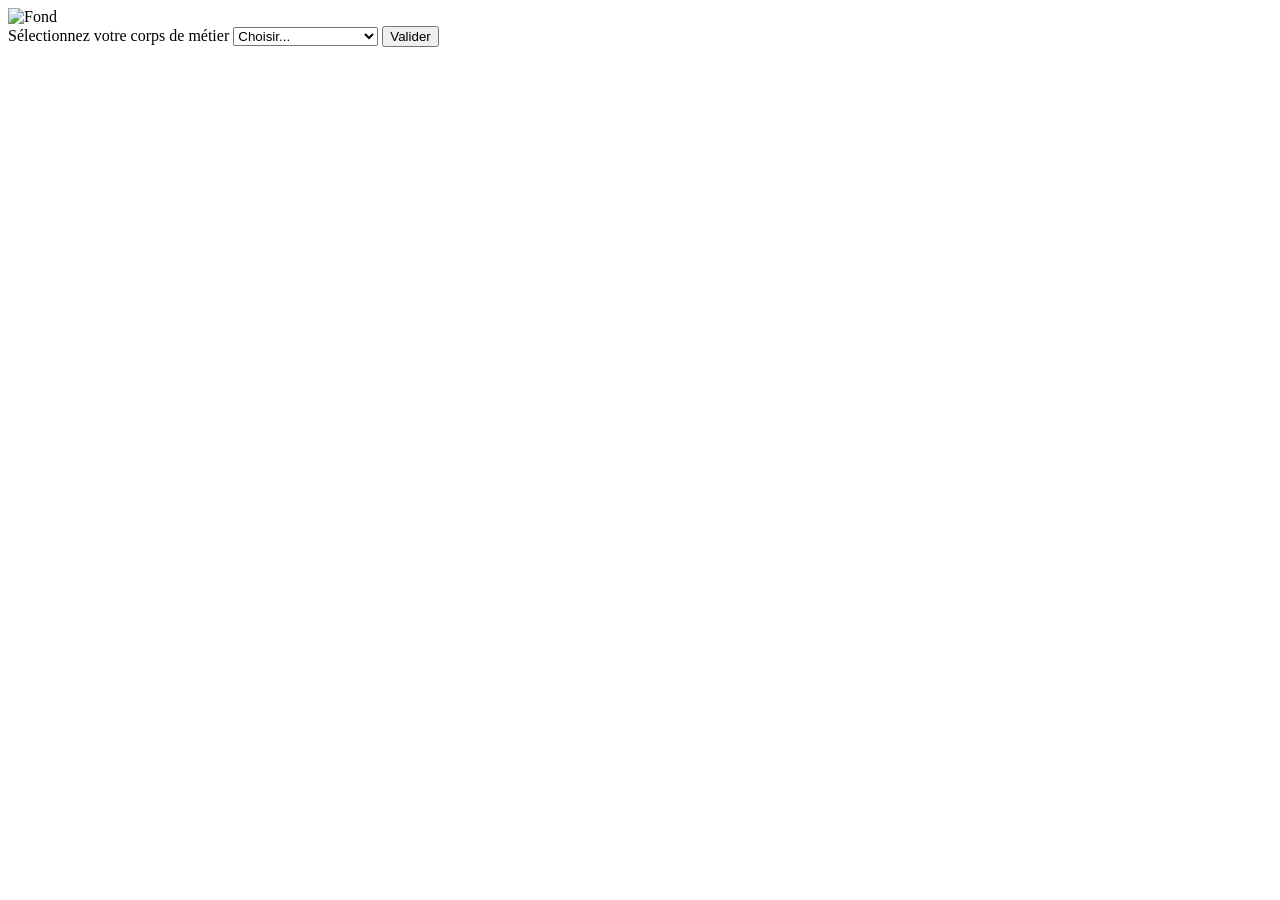
==== index.html @ fb78024f "Initial Test" ====
<!DOCTYPE html>
<html lang="fr">
<head>
    <meta charset="UTF-8">
    <title>Sélection du métier</title>
    <link rel="stylesheet" href="intro_style.css">
</head>
<body>

<div id="ecran-accueil">
    <div class="container-relatif">
        <img src="intro_background_v2.png" alt="Fond" id="image-fond">

        <form id="formulaire-invisible">
            <label id="titre-image">Sélectionnez votre corps de métier</label>

            <select id="select-metier" required>
                <option value="" disabled selected>Choisir...</option>
                <option value="allergo">Allergologue</option>
                <option value="dentiste">Dentiste</option>
                <option value="dermatho">Dermatologue</option>
                <option value="hemato">Hématologue</option>
                <option value="kine">Kinésithérapeute</option>
                <option value="oncolo">Oncologue</option>
                <option value="ophtalmo">Ophtalmologue</option>
                <option value="psy">Psychiatre</option>
                <option value="generaliste">Médecin Généraliste</option>
            </select>

            <button type="submit" id="bouton-image">Valider</button>
        </form>
    </div>
</div>
<script src="script.js"></script>
</body>
</html>
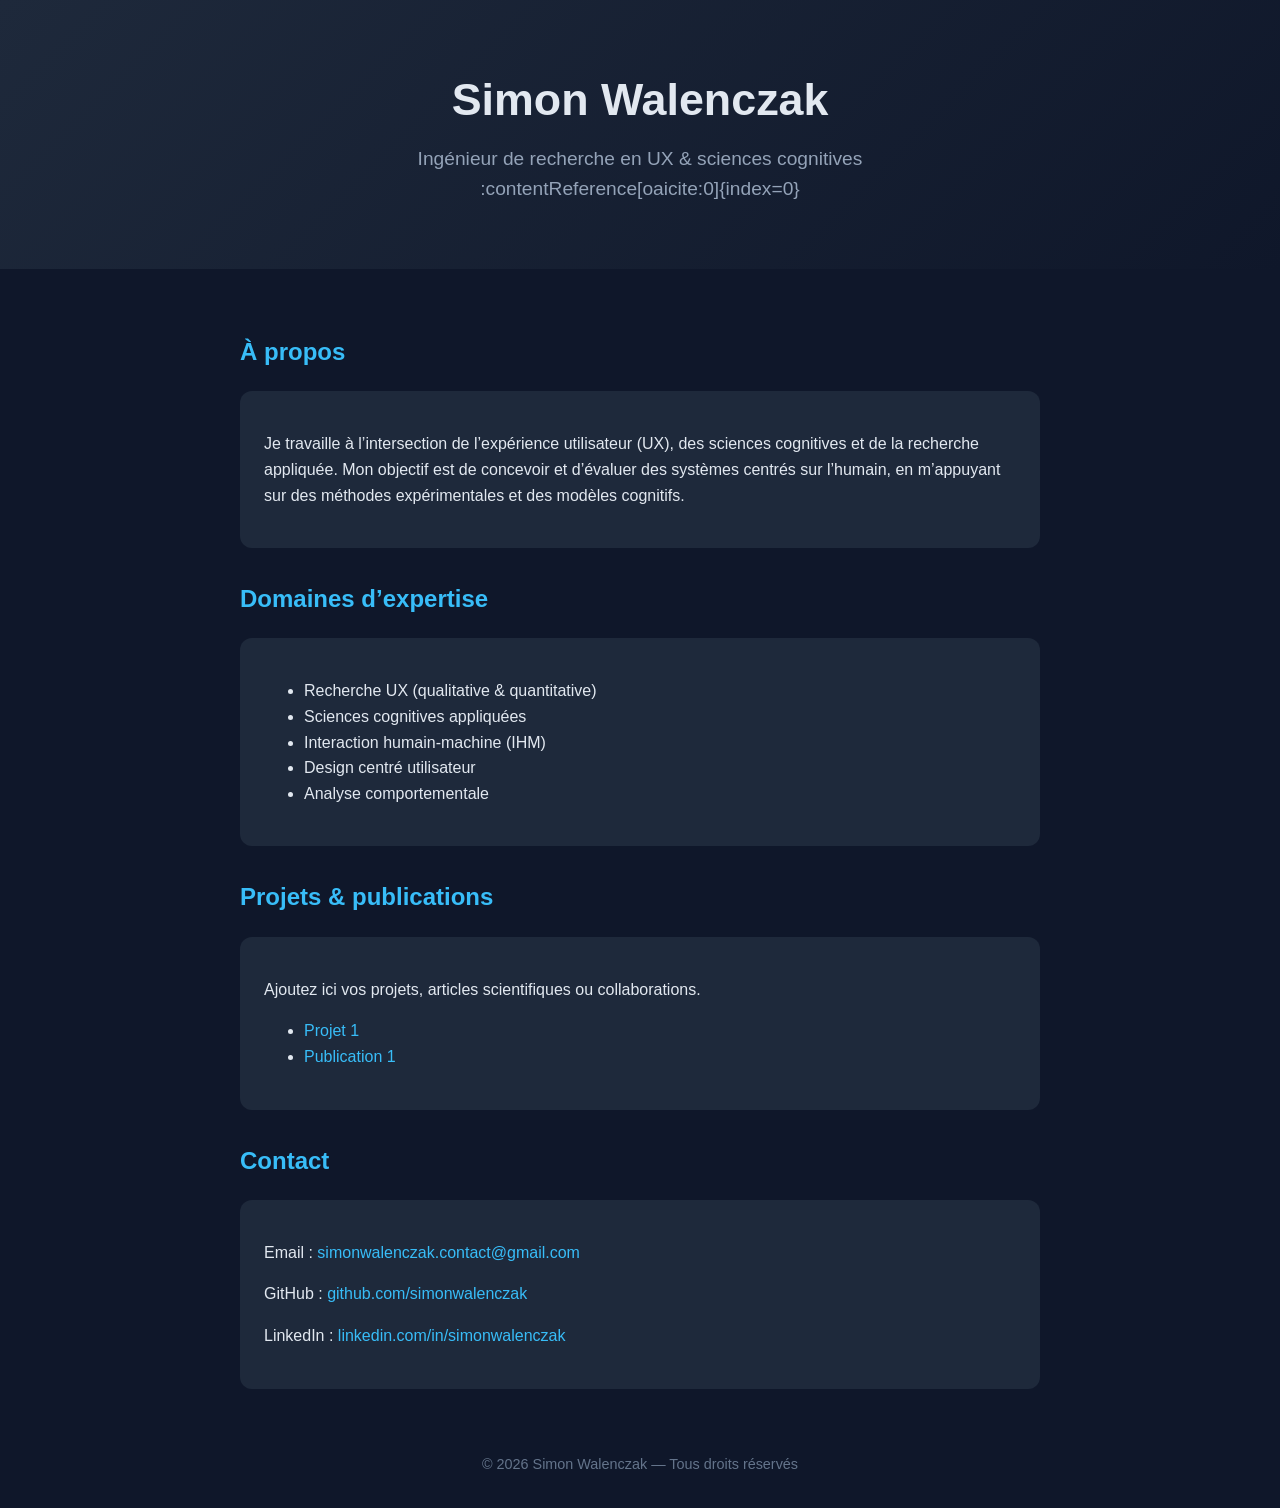
==== commit 236e73cf: "Update Test" ====
--- a/index.html
+++ b/index.html
@@ -2,35 +2,124 @@
 <html lang="fr">
 <head>
     <meta charset="UTF-8">
-    <title>Sélection du métier</title>
-    <link rel="stylesheet" href="intro_style.css">
+    <meta name="viewport" content="width=device-width, initial-scale=1.0">
+    <title>Simon Walenczak</title>
+
+    <style>
+        body {
+            margin: 0;
+            font-family: -apple-system, BlinkMacSystemFont, "Segoe UI", Roboto, sans-serif;
+            background-color: #0f172a;
+            color: #e2e8f0;
+            line-height: 1.6;
+        }
+
+        header {
+            padding: 4rem 2rem;
+            text-align: center;
+            background: linear-gradient(135deg, #1e293b, #0f172a);
+        }
+
+        h1 {
+            margin: 0;
+            font-size: 2.8rem;
+        }
+
+        h2 {
+            color: #38bdf8;
+            margin-top: 2rem;
+        }
+
+        .subtitle {
+            font-size: 1.2rem;
+            color: #94a3b8;
+            margin-top: 0.5rem;
+        }
+
+        section {
+            max-width: 800px;
+            margin: auto;
+            padding: 2rem;
+        }
+
+        a {
+            color: #38bdf8;
+            text-decoration: none;
+        }
+
+        a:hover {
+            text-decoration: underline;
+        }
+
+        .card {
+            background-color: #1e293b;
+            padding: 1.5rem;
+            border-radius: 12px;
+            margin-top: 1rem;
+        }
+
+        footer {
+            text-align: center;
+            padding: 2rem;
+            color: #64748b;
+            font-size: 0.9rem;
+        }
+    </style>
 </head>
+
 <body>
 
-<div id="ecran-accueil">
-    <div class="container-relatif">
-        <img src="intro_background_v2.png" alt="Fond" id="image-fond">
+<header>
+    <h1>Simon Walenczak</h1>
+    <div class="subtitle">
+        Ingénieur de recherche en UX & sciences cognitives<br>
+        :contentReference[oaicite:0]{index=0}
+    </div>
+</header>
 
-        <form id="formulaire-invisible">
-            <label id="titre-image">Sélectionnez votre corps de métier</label>
+<section>
+    <h2>À propos</h2>
+    <div class="card">
+        <p>
+            Je travaille à l’intersection de l’expérience utilisateur (UX), des sciences cognitives
+            et de la recherche appliquée. Mon objectif est de concevoir et d’évaluer des systèmes
+            centrés sur l’humain, en m’appuyant sur des méthodes expérimentales et des modèles cognitifs.
+        </p>
+    </div>
 
-            <select id="select-metier" required>
-                <option value="" disabled selected>Choisir...</option>
-                <option value="allergo">Allergologue</option>
-                <option value="dentiste">Dentiste</option>
-                <option value="dermatho">Dermatologue</option>
-                <option value="hemato">Hématologue</option>
-                <option value="kine">Kinésithérapeute</option>
-                <option value="oncolo">Oncologue</option>
-                <option value="ophtalmo">Ophtalmologue</option>
-                <option value="psy">Psychiatre</option>
-                <option value="generaliste">Médecin Généraliste</option>
-            </select>
+    <h2>Domaines d’expertise</h2>
+    <div class="card">
+        <ul>
+            <li>Recherche UX (qualitative & quantitative)</li>
+            <li>Sciences cognitives appliquées</li>
+            <li>Interaction humain-machine (IHM)</li>
+            <li>Design centré utilisateur</li>
+            <li>Analyse comportementale</li>
+        </ul>
+    </div>
 
-            <button type="submit" id="bouton-image">Valider</button>
-        </form>
+    <h2>Projets & publications</h2>
+    <div class="card">
+        <p>
+            Ajoutez ici vos projets, articles scientifiques ou collaborations.
+        </p>
+        <ul>
+            <li><a href="#">Projet 1</a></li>
+            <li><a href="#">Publication 1</a></li>
+        </ul>
     </div>
-</div>
-<script src="script.js"></script>
+
+    <h2>Contact</h2>
+    <div class="card">
+        <p>Email : <a href="mailto:simonwalenczak.contact@gmail.com">simonwalenczak.contact@gmail.com</a></p>
+        <p>GitHub : <a href="https://github.com/simonwalenczak">github.com/simonwalenczak</a></p>
+        <p>LinkedIn : <a href="https://linkedin.com/in/simonwalenczak">linkedin.com/in/simonwalenczak</a></p>
+    </div>
+</section>
+
+<footer>
+    © 2026 Simon Walenczak — Tous droits réservés
+</footer>
+
 </body>
 </html>
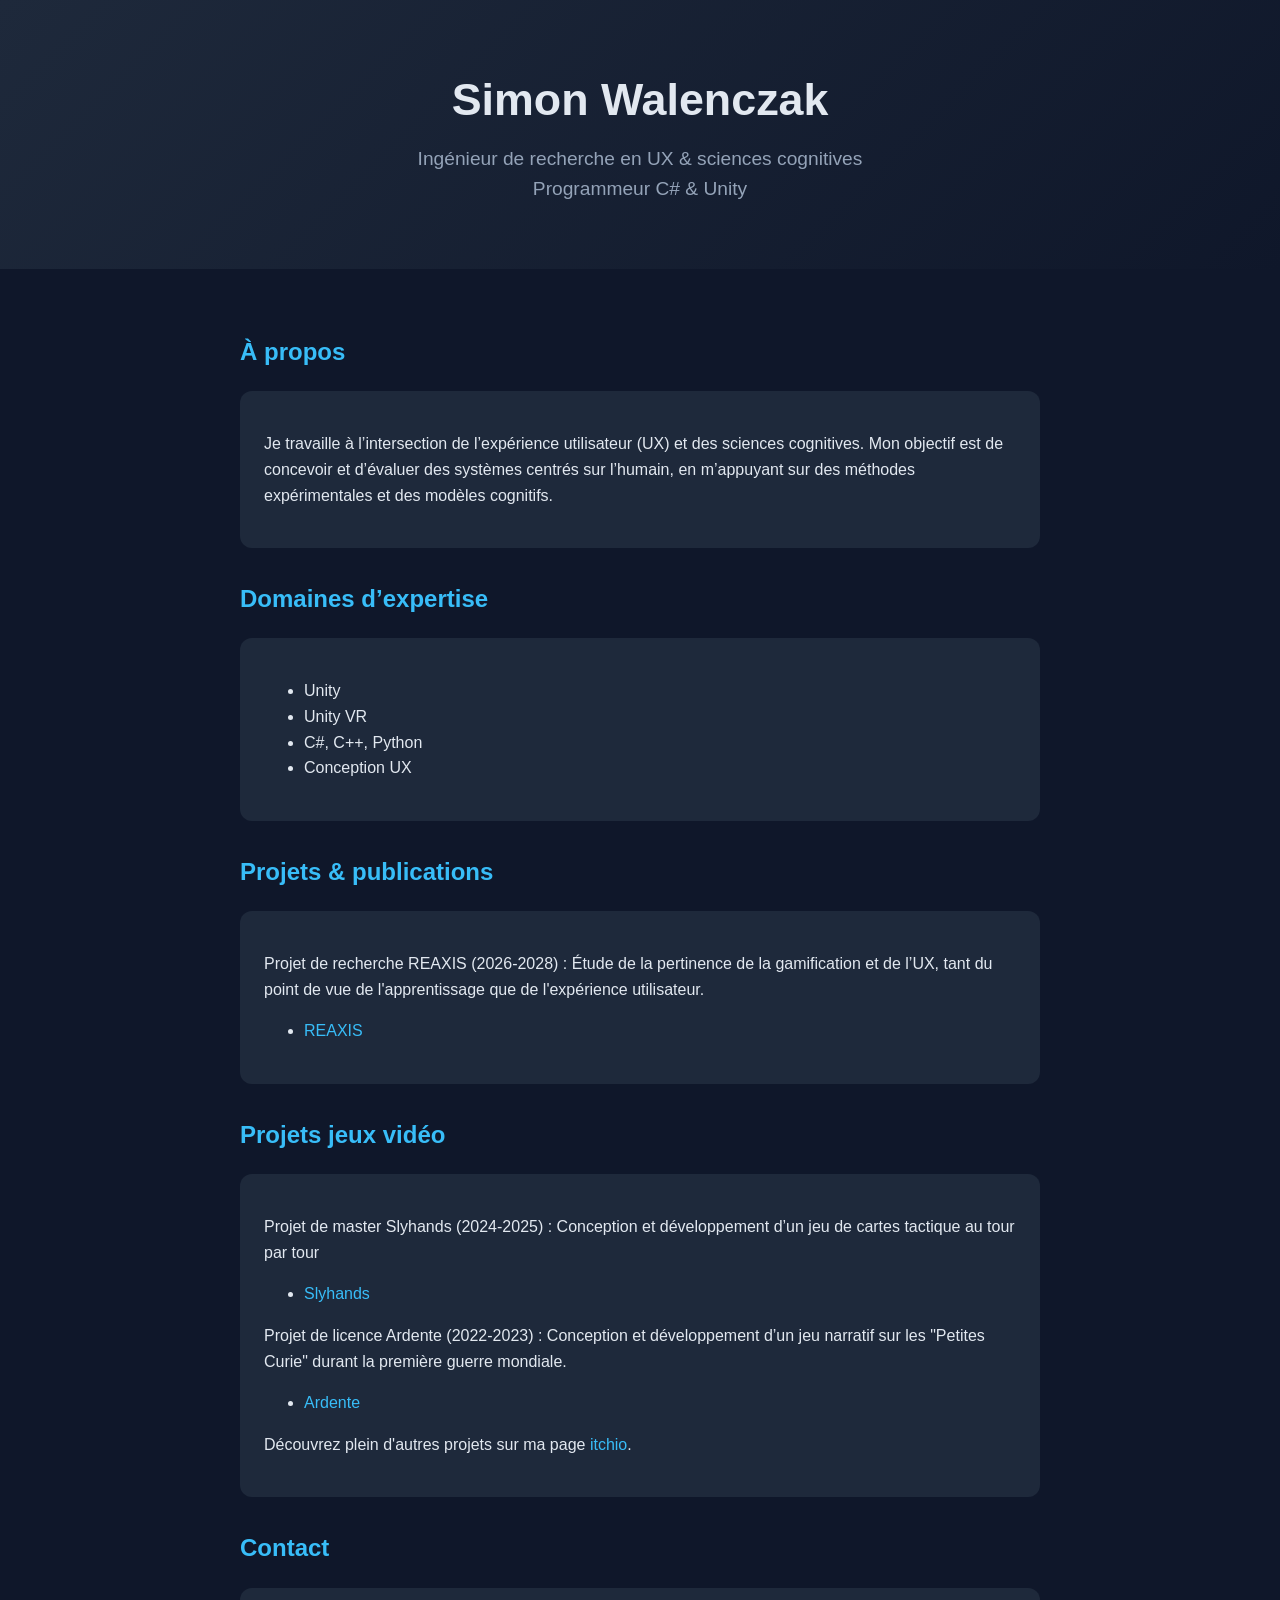
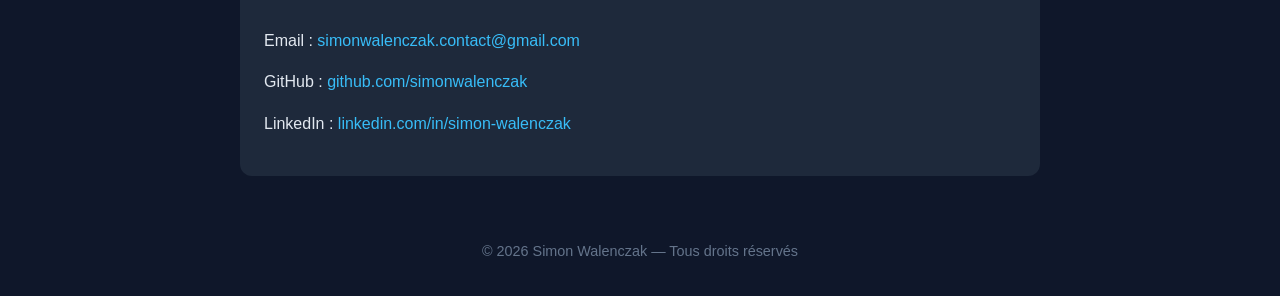
==== commit fe236fa8: "Update page" ====
--- a/index.html
+++ b/index.html
@@ -73,7 +73,7 @@
     <h1>Simon Walenczak</h1>
     <div class="subtitle">
         Ingénieur de recherche en UX & sciences cognitives<br>
-        :contentReference[oaicite:0]{index=0}
+        Programmeur C# & Unity
     </div>
 </header>
 
@@ -81,8 +81,8 @@
     <h2>À propos</h2>
     <div class="card">
         <p>
-            Je travaille à l’intersection de l’expérience utilisateur (UX), des sciences cognitives
-            et de la recherche appliquée. Mon objectif est de concevoir et d’évaluer des systèmes
+            Je travaille à l’intersection de l’expérience utilisateur (UX) et des sciences cognitives. 
+            Mon objectif est de concevoir et d’évaluer des systèmes
             centrés sur l’humain, en m’appuyant sur des méthodes expérimentales et des modèles cognitifs.
         </p>
     </div>
@@ -90,30 +90,47 @@
     <h2>Domaines d’expertise</h2>
     <div class="card">
         <ul>
-            <li>Recherche UX (qualitative & quantitative)</li>
-            <li>Sciences cognitives appliquées</li>
-            <li>Interaction humain-machine (IHM)</li>
-            <li>Design centré utilisateur</li>
-            <li>Analyse comportementale</li>
+            <li>Unity</li>
+            <li>Unity VR</li>
+            <li>C#, C++, Python</li>
+            <li>Conception UX</li>
         </ul>
     </div>
 
     <h2>Projets & publications</h2>
     <div class="card">
         <p>
-            Ajoutez ici vos projets, articles scientifiques ou collaborations.
+            Projet de recherche REAXIS (2026-2028) : Étude de la pertinence de la gamification et de l’UX, tant du point de vue de l'apprentissage que de l'expérience utilisateur.
         </p>
         <ul>
-            <li><a href="#">Projet 1</a></li>
-            <li><a href="#">Publication 1</a></li>
+            <li><a href="https://www.anthropo-lab.com/projet/reaxis-2026-2028/">REAXIS</a></li>
         </ul>
+    </div>
+
+    <h2>Projets jeux vidéo</h2>
+     <div class="card">
+         <p>
+            Projet de master Slyhands (2024-2025) : Conception et développement d’un jeu de cartes tactique au tour par tour
+        </p>
+        <ul>
+            <li><a href="https://piktura.itch.io/slyhands">Slyhands</a></li>
+        </ul>
+          <p>
+            Projet de licence Ardente (2022-2023) : Conception et développement d’un jeu narratif sur les "Petites Curie" durant la première guerre mondiale.
+        </p>
+        <ul>
+            <li><a href="https://piktura.itch.io/ardente">Ardente</a></li>
+        </ul>
+          <p>
+            Découvrez plein d'autres projets sur ma page <a href="https://walenczak-simon.itch.io/">itchio</a>.
+        </p>
     </div>
 
     <h2>Contact</h2>
     <div class="card">
         <p>Email : <a href="mailto:simonwalenczak.contact@gmail.com">simonwalenczak.contact@gmail.com</a></p>
         <p>GitHub : <a href="https://github.com/simonwalenczak">github.com/simonwalenczak</a></p>
-        <p>LinkedIn : <a href="https://linkedin.com/in/simonwalenczak">linkedin.com/in/simonwalenczak</a></p>
+        <p>LinkedIn : <a href="https://www.linkedin.com/in/simon-walenczak/">linkedin.com/in/simon-walenczak</a></p>
     </div>
 </section>
 
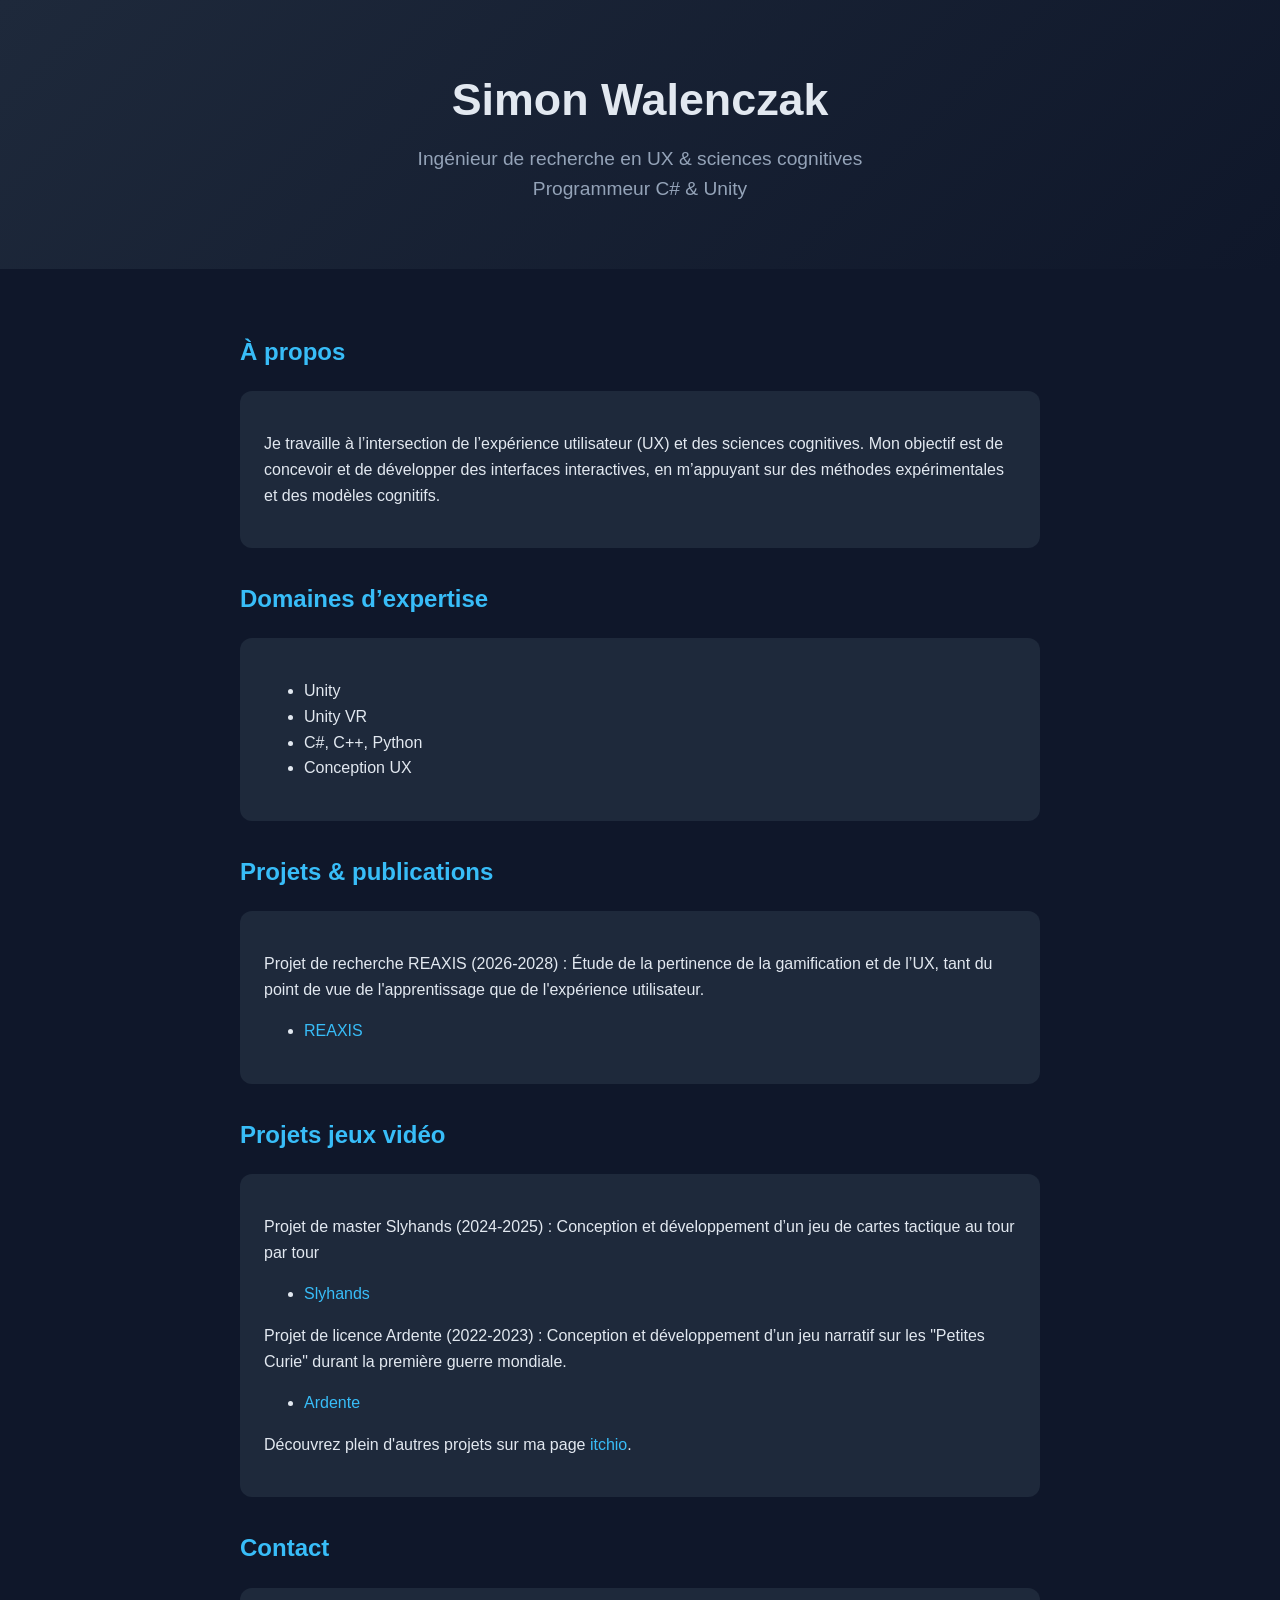
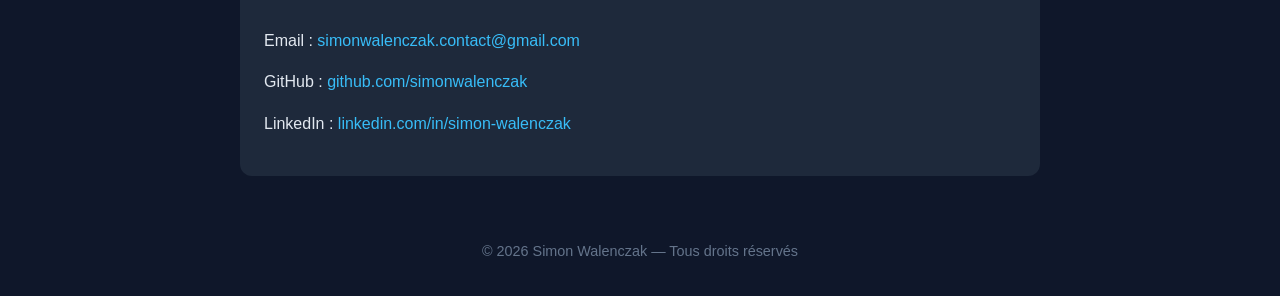
==== commit 8ba65516: "update" ====
--- a/index.html
+++ b/index.html
@@ -82,8 +82,7 @@
     <div class="card">
         <p>
             Je travaille à l’intersection de l’expérience utilisateur (UX) et des sciences cognitives. 
-            Mon objectif est de concevoir et d’évaluer des systèmes
-            centrés sur l’humain, en m’appuyant sur des méthodes expérimentales et des modèles cognitifs.
+            Mon objectif est de concevoir et de développer des interfaces interactives, en m’appuyant sur des méthodes expérimentales et des modèles cognitifs.
         </p>
     </div>
 
